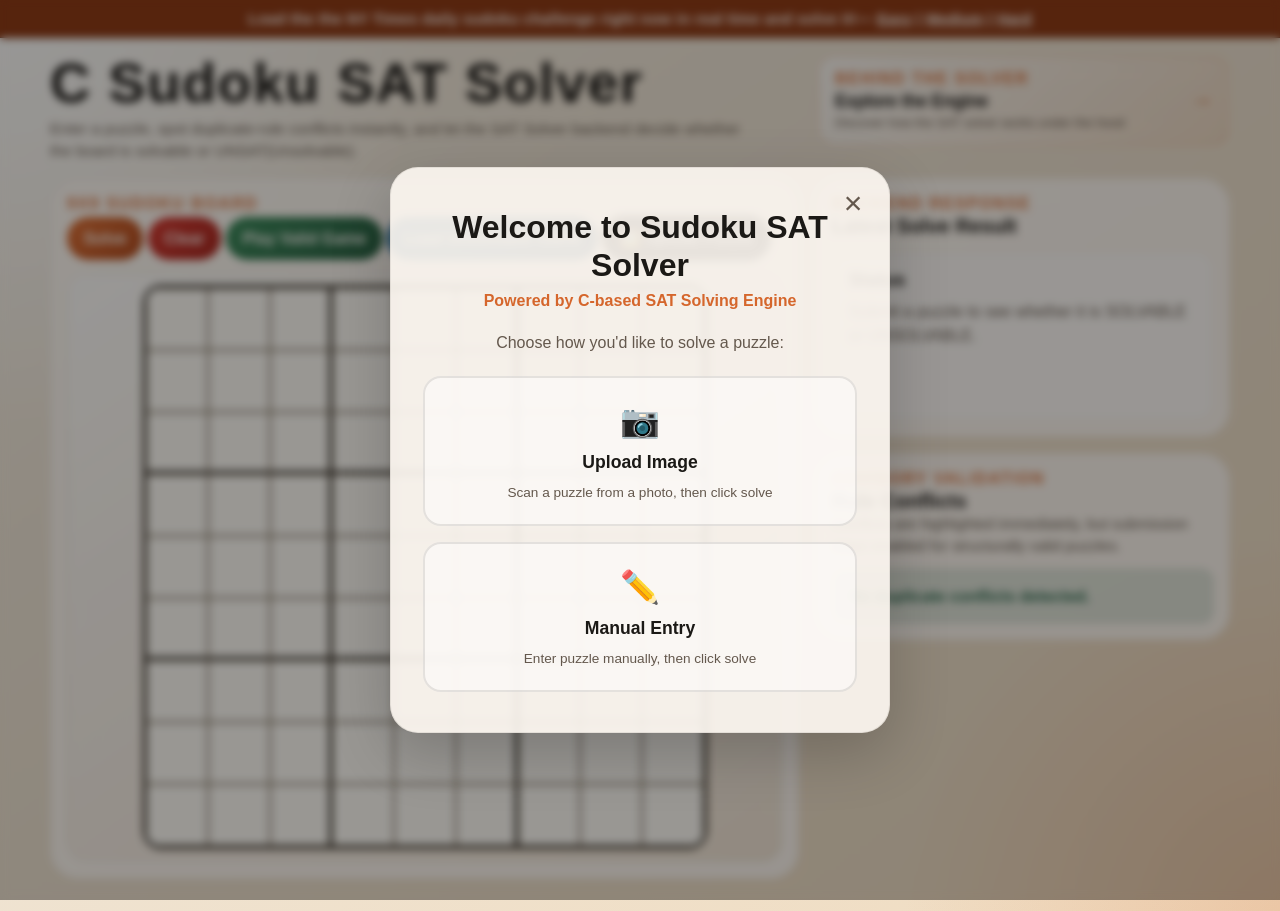
==== sudoku_frontend/index.html @ e5ebc8e5 "Sudoku New Frontend + Routes" ====
﻿<!DOCTYPE html>
<html lang="en">
<head>
    <meta charset="UTF-8">
    <meta name="viewport" content="width=device-width, initial-scale=1.0">
    <title>Sudoku SAT Solver</title>
    <link rel="stylesheet" href="styles.css">
    <script>
        // Clear any animation states when page loads or returns from history
        window.addEventListener('pageshow', (event) => {
            document.body.classList.remove('page-flip-out');
            if (event.persisted) {
                // Page was restored from browser back button
                document.body.classList.add('page-flip-in');
                document.body.addEventListener('animationend', () => {
                    document.body.classList.remove('page-flip-in');
                }, { once: true });
            }
        });
        // Also clear on initial load
        document.body.classList.remove('page-flip-out');
    </script>
</head>
<body>
    <div class="nyt-challenge-banner">
        <span class="banner-text">Load the the NY Times daily sudoku challenge right now in real time and solve it!— <button id="ny-easy" class="difficulty-link">Easy</button> | <button id="ny-medium" class="difficulty-link">Medium</button> | <button id="ny-hard" class="difficulty-link">Hard</button></span>
    </div>

    <div class="page-shell">
        <header class="hero">
            <div class="hero-copy">
                <h1>C Sudoku SAT Solver</h1>
                <p class="hero-text">
                    Enter a puzzle, spot duplicate-rule conflicts instantly, and let the SAT Solver backend decide whether the board is solvable or UNSAT(Unsolvable).
                </p>
            </div>
            <div class="hero-note">
                <div class="hero-note-content">
                    <p class="hero-note-label">Behind The Solver</p>
                    <h3 class="hero-note-title">Explore the Engine</h3>
                    <p class="hero-note-desc">Discover how the SAT solver works under the hood</p>
                </div>
                <div class="hero-note-icon">→</div>
            </div>
        </header>

        <main class="workspace">
            <section class="board-panel" aria-labelledby="board-title">
                <div class="panel-head">
                    <div>
                        <p class="panel-kicker">9x9 Sudoku Board</p>
                        <button id="solve-button" class="action-button primary" type="button">Solve</button>
                        <button id="clear-button" class="action-button danger" type="button">Clear</button>
                        <button id="sample-button" class="action-button positive" type="button">Play Valid Game</button>
                        <button id="sample-button-unsat" class="action-button info" type="button">Load Unsolvable Game</button>
                        <button id="upload-puzzle-button" class="action-button upload-dark" type="button">🖼️ Upload Puzzle</button>
                    </div>
                </div>

                <div class="board-frame">
                    <div id="sudoku-board" class="sudoku-board" role="grid" aria-label="Sudoku board"></div>
                </div>

            </section>

            <aside class="info-stack">
                <section class="panel result-panel" aria-labelledby="result-title">
                    <div class="panel-head compact">
                        <div>
                            <p class="panel-kicker">Backend Response</p>
                            <h2 id="result-title">Latest Solve Result</h2>
                        </div>
                    </div>
                    <div id="result-box" class="result-box is-idle" role="status" aria-live="polite">
                        <p class="result-state">Enter a puzzle to solve or validate </p>
                        <p class="result-message">Submit a puzzle to see if it SOLVABLE or UNSOLVABLE, UNSAT, or error details here.</p>
                        <div class="result-meta" id="result-meta"></div>
                    </div>
                </section>

                <section class="panel advisory-panel" aria-labelledby="advisory-title">
                    <div class="panel-head compact">
                        <div>
                            <p class="panel-kicker">Advisory Validation</p>
                            <h2 id="advisory-title">Rule Conflicts</h2>
                            <p class="panel-copy">Conflicts are highlighted immediately, but submission stays enabled for structurally valid puzzles.</p>
                        </div>
                    </div>
                    <div id="advisory-banner" class="status-banner status-ok" role="status" aria-live="polite">
                        No duplicate conflicts detected.
                    </div>
                    <ul id="advisory-list" class="message-list"></ul>
                </section>
            </aside>
        </main>

        <div id="welcome-modal" class="welcome-modal">
            <div class="modal-backdrop"></div>
            <div class="modal-content">
                <div class="modal-header">
                    <button id="modal-close-btn" class="modal-close-btn" type="button">&times;</button>
                    <h2>Welcome to Sudoku SAT Solver</h2>
                    <p class="modal-subtitle">Powered by C-based SAT Solving Engine</p>
                </div>
                <p class="modal-description">Choose how you'd like to solve a puzzle:</p>
                <div class="modal-buttons">
                    <button id="modal-upload-btn" class="modal-button upload-btn" type="button">
                        <span class="button-icon">📷</span>
                        <span class="button-text">Upload Image</span>
                        <span class="button-subtext">Scan a puzzle from a photo, then click solve</span>
                    </button>
                    <button id="modal-manual-btn" class="modal-button manual-btn" type="button">
                        <span class="button-icon">✏️</span>
                        <span class="button-text">Manual Entry</span>
                        <span class="button-subtext">Enter puzzle manually, then click solve</span>
                    </button>
                </div>
            </div>
        </div>
    </div>

    <script src="sudoku.js"></script>
</body>
</html>
---- sudoku_frontend/styles.css ----
﻿:root {
    --bg: #f6efe4;
    --bg-accent: #f0dcc0;
    --surface: rgba(255, 250, 243, 0.9);
    --surface-strong: #fffdf9;
    --ink: #1b1916;
    --muted: #64584d;
    --board-line: #7a6d5b;
    --board-heavy: #1f1a13;
    --brand: #d5662c;
    --brand-deep: #8f3c17;
    --good: #2f6a4f;
    --good-soft: rgba(47, 106, 79, 0.14);
    --warn: #9f4a2d;
    --warn-soft: rgba(183, 77, 39, 0.16);
    --danger: #8f231f;
    --shadow: 0 20px 50px rgba(67, 48, 22, 0.14);
    --radius-xl: 28px;
    --radius-lg: 18px;
    --radius-md: 12px;
}

* {
    box-sizing: border-box;
}

.nyt-challenge-banner {
    background: #8f3c17;
    padding: 0.6rem 0;
    text-align: center;
    border-bottom: 1px solid #6b2a0f;
}

.banner-text {
    color: #fffaf5;
    font-weight: 600;
    font-size: 0.95rem;
    letter-spacing: 0.3px;
}

.difficulty-link {
    background: none;
    border: none;
    color: inherit;
    font: inherit;
    padding: 0;
    cursor: pointer;
    text-decoration: underline;
    display: inline;
}

html,
body {
    margin: 0;
    min-height: 100%;
}

body {
    background:
        radial-gradient(circle at top left, rgba(255, 255, 255, 0.85), transparent 28%),
        radial-gradient(circle at bottom right, rgba(213, 102, 44, 0.18), transparent 24%),
        linear-gradient(145deg, var(--bg) 0%, #efe3d1 48%, var(--bg-accent) 100%);
    color: var(--ink);
    font-family: "Trebuchet MS", "Gill Sans", "Segoe UI Variable Display", sans-serif;
}

button,
input {
    font: inherit;
}

.page-shell {
    width: min(1180px, calc(100% - 2rem));
    margin: 0 auto;
    padding: 1.1rem 0 2rem;
}

.hero {
    display: grid;
    grid-template-columns: minmax(0, 1.3fr) minmax(300px, 0.72fr);
    gap: 1.5rem;
    align-items: flex-start;
    margin-bottom: 1rem;
}

.hero-copy {
    max-width: 700px;
}

.eyebrow,
.panel-kicker,
.hero-note-label {
    margin: 0 0 0.15rem;
    text-transform: uppercase;
    letter-spacing: 0.1em;
    font-size: 1rem;
    color: var(--brand);
    font-weight: 700;
    opacity: 0.9;
}

.hero-note-title {
    margin: 0 0 0.2rem;
    font-size: 1.1rem;
    font-weight: 700;
    color: var(--ink);
    line-height: 1.2;
    letter-spacing: -0.02em;
}

.hero-note-desc {
    margin: 0;
    font-size: 0.8rem;
    color: var(--muted);
    line-height: 1.3;
    transition: color 280ms ease;
}

.hero-note:hover .hero-note-desc {
    color: var(--ink);
}

.hero h1 {
    margin: 0;
    font-family: "Avenir Next Condensed", "Franklin Gothic Medium", "Trebuchet MS", sans-serif;
    font-size: clamp(2.2rem, 5vw, 3.5rem);
    letter-spacing: 0.02em;
    line-height: 0.98;
}

.hero-text,
.panel-copy,
.result-message,
.message-list,
.hero-note-value {
    color: var(--muted);
}

.hero-text {
    margin: 0.45rem 0 0;
    font-size: 0.97rem;
    line-height: 1.42;
}

.hero-note {
    min-width: 160px;
    padding: 0.85rem 1rem;
    background: linear-gradient(135deg, rgba(255, 255, 255, 0.65) 0%, rgba(213, 102, 44, 0.08) 100%);
    border: 1.5px solid rgba(213, 102, 44, 0.25);
    border-radius: var(--radius-lg);
    backdrop-filter: blur(12px);
    display: flex;
    justify-content: space-between;
    align-items: center;
    gap: 0.8rem;
    cursor: pointer;
    transition: all 280ms cubic-bezier(0.34, 1.56, 0.64, 1);
    position: relative;
    overflow: hidden;
}

.hero-note::before {
    content: '';
    position: absolute;
    top: 0;
    left: -100%;
    width: 100%;
    height: 100%;
    background: linear-gradient(90deg, transparent, rgba(255, 255, 255, 0.3), transparent);
    transition: left 500ms ease;
}

.hero-note:hover {
    border-color: rgba(213, 102, 44, 0.45);
    background: linear-gradient(135deg, rgba(255, 255, 255, 0.8) 0%, rgba(213, 102, 44, 0.14) 100%);
    transform: translateY(-4px);
}

.hero-note:hover::before {
    left: 100%;
}

.hero-note-content {
    flex: 1;
}

.hero-note-icon {
    font-size: 1.4rem;
    color: var(--brand);
    font-weight: 700;
    transition: transform 280ms cubic-bezier(0.34, 1.56, 0.64, 1);
    flex-shrink: 0;
}

.hero-note:hover .hero-note-icon {
    transform: translateX(6px);
}

.hero-note-value {
    display: block;
    font-family: "Cascadia Code", "Consolas", monospace;
    font-size: 0.95rem;
    color: var(--ink);
}

.workspace {
    display: grid;
    grid-template-columns: minmax(0, 1.3fr) minmax(300px, 0.72fr);
    gap: 1rem;
    align-items: start;
}

.board-panel,
.panel {
    background: var(--surface);
    border: 1px solid rgba(31, 26, 19, 0.08);
    border-radius: var(--radius-xl);
    backdrop-filter: blur(12px);
}

.board-panel {
    padding: 1rem;
}

.panel {
    padding: 1rem;
}

.panel-head {
    display: flex;
    justify-content: space-between;
    gap: 1rem;
    align-items: flex-start;
    margin-bottom: 0.75rem;
}

.panel-head.compact {
    margin-bottom: 0.85rem;
}

.panel-head h2 {
    margin: 0;
    font-size: 1.25rem;
}

.panel-copy {
    margin: 0;
    line-height: 1.4;
    font-size: 0.95rem;
}

.board-frame {
    display: flex;
    justify-content: center;
    align-items: center;
    background: linear-gradient(145deg, rgba(255, 255, 255, 0.6), rgba(238, 223, 204, 0.72));
    border: 1px solid rgba(31, 26, 19, 0.08);
    border-radius: calc(var(--radius-xl) - 6px);
    padding: clamp(0.4rem, 1vw, 0.7rem);
}

.sudoku-board {
    display: grid;
    grid-template-columns: repeat(9, minmax(0, 1fr));
    width: min(100%, 35.25rem);
    border: 3px solid var(--board-heavy);
    border-radius: 18px;
    overflow: hidden;
    background: var(--surface-strong);
}

.sudoku-cell {
    width: 100%;
    aspect-ratio: 1 / 1;
    border: 1px solid var(--board-line);
    background: rgba(255, 252, 247, 0.92);
    color: var(--ink);
    text-align: center;
    font-family: "Avenir Next Condensed", "Franklin Gothic Medium", "Trebuchet MS", sans-serif;
    font-size: clamp(1.2rem, 3.6vw, 2rem);
    font-weight: 700;
    caret-color: transparent;
    transition: background-color 160ms ease, color 160ms ease, box-shadow 160ms ease;
}

.sudoku-cell:focus {
    outline: none;
    background: #fff6db;
    box-shadow: inset 0 0 0 2px rgba(213, 102, 44, 0.45);
    position: relative;
    z-index: 2;
}

.sudoku-cell[data-col="2"],
.sudoku-cell[data-col="5"] {
    border-right: 3px solid var(--board-heavy);
}

.sudoku-cell[data-row="2"],
.sudoku-cell[data-row="5"] {
    border-bottom: 3px solid var(--board-heavy);
}

.sudoku-cell.is-given {
    background: rgba(211, 120, 72, 0.14);
    color: #5e2410;
}

.sudoku-cell.is-solved {
    background: rgba(47, 106, 79, 0.1);
    color: #214635;
}

.sudoku-cell.is-conflict {
    background: rgba(143, 35, 31, 0.14);
    color: var(--danger);
    box-shadow: inset 0 0 0 2px rgba(143, 35, 31, 0.24);
}

.sudoku-cell.is-loading {
    background: rgba(27, 25, 22, 0.08);
}

.action-bar {
    display: flex;
    flex-wrap: wrap;
    gap: 0.8rem;
}

.action-panel {
    padding: 0.9rem;
}

.action-button {
    border: 0;
    border-radius: 999px;
    padding: 0.78rem 1.05rem;
    font-weight: 700;
    cursor: pointer;
    transition: transform 140ms ease, box-shadow 140ms ease, background-color 140ms ease;
}

.action-button:hover {
    transform: translateY(-1px);
}

.action-button:focus-visible {
    outline: 3px solid rgba(213, 102, 44, 0.3);
    outline-offset: 3px;
}

.action-button.primary {
    background: linear-gradient(135deg, #df7338, #b14b1f);
    color: #fffaf5;
}

.action-button.secondary {
    background: rgba(255, 255, 255, 0.62);
    color: var(--ink);
    border: 1px solid rgba(31, 26, 19, 0.1);
}

.action-button.danger {
    background: linear-gradient(135deg, #d63c32, #a72820);
    color: #fffaf5;
}

.action-button.positive {
    background: linear-gradient(135deg, #3d8b5c, #2a5f42);
    color: #fffaf5;
}

.action-button.info {
    background: linear-gradient(135deg, #3b7da8, #2a5a7f);
    color: #fffaf5;
}

.action-button[disabled] {
    opacity: 0.72;
    cursor: progress;
    transform: none;
}

.action-button.upload-dark {
    background: linear-gradient(135deg, #1a1a1a, #2d2d2d);
    color: #fff;
    font-size: 1rem;
    border: 1px solid rgba(255, 255, 255, 0.1);
}

.action-button.upload-dark:hover {
    background: linear-gradient(135deg, #2d2d2d, #3a3a3a);
    transform: translateY(-2px);
}

.action-button.upload-dark:active {
    transform: translateY(0);
}

.info-stack {
    display: grid;
    gap: 1rem;
}

.status-banner {
    border-radius: var(--radius-md);
    padding: 0.9rem 1rem;
    font-weight: 600;
    line-height: 1.45;
    border: 1px solid transparent;
}

.status-banner.status-ok {
    background: var(--good-soft);
    color: var(--good);
    border-color: rgba(47, 106, 79, 0.18);
}

.status-banner.status-warning {
    background: var(--warn-soft);
    color: var(--warn);
    border-color: rgba(159, 74, 45, 0.2);
}

.message-list {
    margin: 0.9rem 0 0;
    padding-left: 1.15rem;
    min-height: 1rem;
    line-height: 1.6;
}

.message-list:empty {
    display: none;
}

.result-box {
    border-radius: calc(var(--radius-lg) - 2px);
    padding: 1rem;
    border: 1px solid rgba(31, 26, 19, 0.08);
    min-height: 168px;
    display: flex;
    flex-direction: column;
    gap: 0.55rem;
    background: rgba(255, 255, 255, 0.48);
}

.result-box.is-loading {
    background: linear-gradient(135deg, rgba(255, 243, 224, 0.95), rgba(255, 255, 255, 0.8));
}

.result-box.is-sat {
    background: linear-gradient(145deg, rgba(236, 252, 240, 0.98), rgba(246, 255, 248, 0.88));
    border-color: rgba(47, 106, 79, 0.18);
}

.result-box.is-unsat {
    background: linear-gradient(145deg, #111111, #1f1f1f);
    color: #f3eee7;
    border-color: rgba(255, 255, 255, 0.08);
}

.result-box.is-error {
    background: linear-gradient(145deg, rgba(255, 235, 231, 0.98), rgba(255, 246, 244, 0.88));
    border-color: rgba(143, 35, 31, 0.2);
}

.result-state {
    margin: 0;
    font-size: 1.15rem;
    font-weight: 800;
}

.result-message {
    margin: 0;
    line-height: 1.55;
}

.result-box.is-unsat .result-message,
.result-box.is-unsat .result-meta,
.result-box.is-unsat .result-state {
    color: #f3eee7;
}

.result-meta {
    display: flex;
    flex-wrap: wrap;
    gap: 0.55rem;
    margin-top: auto;
}

.meta-pill {
    display: inline-flex;
    align-items: center;
    min-height: 2rem;
    padding: 0.35rem 0.7rem;
    border-radius: 999px;
    background: rgba(27, 25, 22, 0.08);
    color: inherit;
    font-size: 0.9rem;
}

.result-box.is-unsat .meta-pill {
    background: rgba(255, 255, 255, 0.08);
}

@media (max-width: 980px) {
    .workspace {
        grid-template-columns: 1fr;
    }

    .hero {
        grid-template-columns: 1fr;
    }

    .hero-note {
        min-width: 0;
    }

    .sudoku-board {
        width: min(100%, 39rem);
    }
}

@media (max-width: 640px) {
    .page-shell {
        width: min(100% - 1rem, 1180px);
        padding-top: 1rem;
    }

    .board-panel,
    .panel {
        padding: 0.95rem;
        border-radius: 22px;
    }

    .panel-head {
        flex-direction: column;
    }

    .panel-head h2 {
        font-size: 1.2rem;
    }

    .hero-text,
    .panel-copy {
        font-size: 0.98rem;
    }

    .action-bar {
        flex-direction: column;
    }

    .action-button {
        width: 100%;
    }
}

.welcome-modal {
    position: fixed;
    top: 0;
    left: 0;
    right: 0;
    bottom: 0;
    display: flex;
    justify-content: center;
    align-items: center;
    z-index: 1000;
}

.modal-backdrop {
    position: absolute;
    top: 0;
    left: 0;
    right: 0;
    bottom: 0;
    background: rgba(0, 0, 0, 0.4);
    backdrop-filter: blur(4px);
}

.modal-content {
    position: relative;
    z-index: 1001;
    background: var(--surface);
    border: 1px solid rgba(31, 26, 19, 0.08);
    border-radius: var(--radius-xl);
    padding: 2.5rem 2rem;
    max-width: 500px;
    width: 90%;
    box-shadow: 0 20px 60px rgba(0, 0, 0, 0.2);
    animation: modalSlideIn 400ms cubic-bezier(0.34, 1.56, 0.64, 1);
}

@keyframes modalSlideIn {
    from {
        opacity: 0;
        transform: scale(0.92) translateY(-20px);
    }
    to {
        opacity: 1;
        transform: scale(1) translateY(0);
    }
}

.modal-header {
    text-align: center;
    margin-bottom: 1.5rem;
}

.modal-header h2 {
    margin: 0 0 0.5rem;
    font-size: 2rem;
    font-weight: 700;
    color: var(--ink);
    line-height: 1.2;
}

.modal-subtitle {
    margin: 0;
    font-size: 1rem;
    color: var(--brand);
    font-weight: 600;
}

.modal-description {
    margin: 0 0 1.5rem;
    text-align: center;
    font-size: 1rem;
    color: var(--muted);
}

.modal-buttons {
    display: flex;
    flex-direction: column;
    gap: 1rem;
}

.modal-button {
    display: flex;
    flex-direction: column;
    align-items: center;
    gap: 0.75rem;
    padding: 1.5rem;
    border: 2px solid rgba(31, 26, 19, 0.1);
    border-radius: var(--radius-lg);
    background: rgba(255, 255, 255, 0.5);
    cursor: pointer;
    transition: all 200ms ease;
    font-family: inherit;
}

.modal-button:hover {
    background: rgba(255, 255, 255, 0.8);
    border-color: rgba(213, 102, 44, 0.3);
    transform: translateY(-2px);
}

.modal-button:active {
    transform: translateY(0);
}

.button-icon {
    font-size: 2rem;
}

.button-text {
    font-size: 1.1rem;
    font-weight: 700;
    color: var(--ink);
}

.button-subtext {
    font-size: 0.85rem;
    color: var(--muted);
}

.modal-button.upload-btn:hover {
    background: linear-gradient(135deg, rgba(213, 102, 44, 0.1) 0%, rgba(213, 102, 44, 0.05) 100%);
    border-color: rgba(213, 102, 44, 0.3);
}

.modal-button.manual-btn:hover {
    background: linear-gradient(135deg, rgba(47, 106, 79, 0.1) 0%, rgba(47, 106, 79, 0.05) 100%);
    border-color: rgba(47, 106, 79, 0.3);
}

.modal-close-btn {
    position: absolute;
    top: 1rem;
    right: 1rem;
    background: none;
    border: none;
    font-size: 2rem;
    color: var(--muted);
    cursor: pointer;
    padding: 0;
    width: 2.5rem;
    height: 2.5rem;
    display: flex;
    align-items: center;
    justify-content: center;
    transition: all 200ms ease;
}

.modal-close-btn:hover {
    color: var(--ink);
    transform: rotate(90deg);
}

.welcome-modal.hidden {
    display: none;
}

/* Page Flip Animation */
@keyframes pageFlipOut {
    0% {
        opacity: 1;
        transform: rotateY(0deg);
    }
    100% {
        opacity: 0;
        transform: rotateY(90deg);
    }
}

@keyframes pageFlipIn {
    0% {
        opacity: 0;
        transform: rotateY(-90deg);
    }
    100% {
        opacity: 1;
        transform: rotateY(0deg);
    }
}

body.page-flip-out {
    animation: pageFlipOut 600ms cubic-bezier(0.68, -0.55, 0.265, 1.55) forwards;
}

body.page-flip-in {
    animation: pageFlipIn 600ms cubic-bezier(0.68, -0.55, 0.265, 1.55) forwards;
}
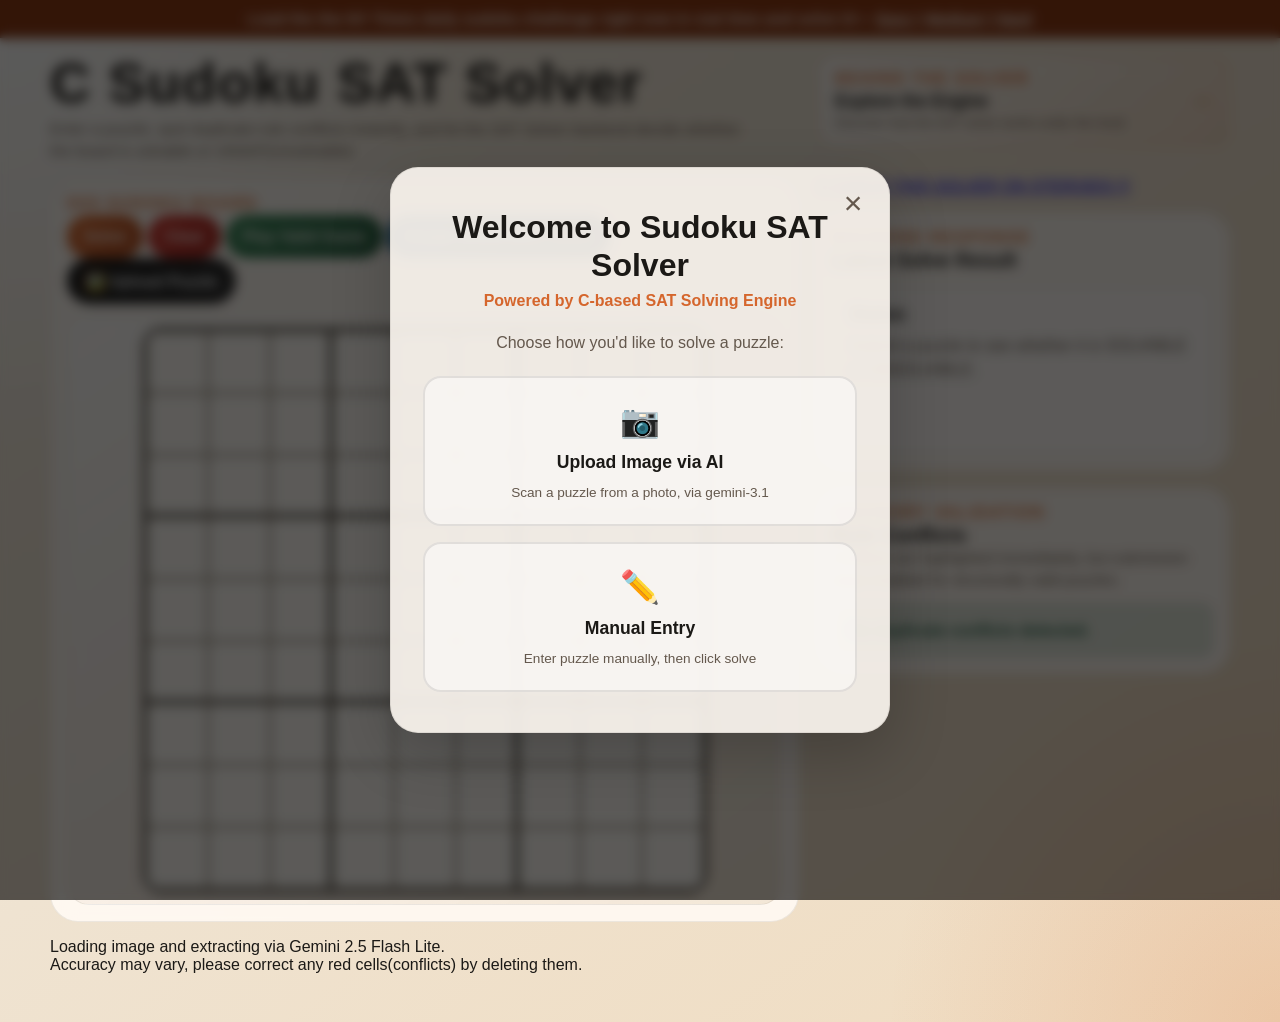
==== commit 3a560563: "Frontend Files Fix" ====
--- a/sudoku_frontend/index.html
+++ b/sudoku_frontend/index.html
@@ -1,5 +1,6 @@
 ﻿<!DOCTYPE html>
 <html lang="en">
+
 <head>
     <meta charset="UTF-8">
     <meta name="viewport" content="width=device-width, initial-scale=1.0">
@@ -21,9 +22,13 @@
         document.body.classList.remove('page-flip-out');
     </script>
 </head>
+
 <body>
     <div class="nyt-challenge-banner">
-        <span class="banner-text">Load the the NY Times daily sudoku challenge right now in real time and solve it!— <button id="ny-easy" class="difficulty-link">Easy</button> | <button id="ny-medium" class="difficulty-link">Medium</button> | <button id="ny-hard" class="difficulty-link">Hard</button></span>
+        <span class="banner-text">Load the the NY Times daily sudoku challenge right now in real time and solve it!—
+            <button id="ny-easy" class="difficulty-link">Easy</button> | <button id="ny-medium"
+                class="difficulty-link">Medium</button> | <button id="ny-hard"
+                class="difficulty-link">Hard</button></span>
     </div>
 
     <div class="page-shell">
@@ -31,7 +36,8 @@
             <div class="hero-copy">
                 <h1>C Sudoku SAT Solver</h1>
                 <p class="hero-text">
-                    Enter a puzzle, spot duplicate-rule conflicts instantly, and let the SAT Solver backend decide whether the board is solvable or UNSAT(Unsolvable).
+                    Enter a puzzle, spot duplicate-rule conflicts instantly, and let the SAT Solver backend decide
+                    whether the board is solvable or UNSAT(Unsolvable).
                 </p>
             </div>
             <div class="hero-note">
@@ -52,8 +58,10 @@
                         <button id="solve-button" class="action-button primary" type="button">Solve</button>
                         <button id="clear-button" class="action-button danger" type="button">Clear</button>
                         <button id="sample-button" class="action-button positive" type="button">Play Valid Game</button>
-                        <button id="sample-button-unsat" class="action-button info" type="button">Load Unsolvable Game</button>
-                        <button id="upload-puzzle-button" class="action-button upload-dark" type="button">🖼️ Upload Puzzle</button>
+                        <button id="sample-button-unsat" class="action-button info" type="button">Create Unsolvable
+                            Game</button>
+                        <button id="upload-puzzle-button" class="action-button upload-dark" type="button">🖼️ Upload
+                            Puzzle</button>
                     </div>
                 </div>
 
@@ -64,6 +72,10 @@
             </section>
 
             <aside class="info-stack">
+                <a href="async_demo.html" class="solver-steroids-btn">
+                    !!! CHECK THIS SOLVER ON STEROIDS !!!
+                </a>
+
                 <section class="panel result-panel" aria-labelledby="result-title">
                     <div class="panel-head compact">
                         <div>
@@ -73,7 +85,8 @@
                     </div>
                     <div id="result-box" class="result-box is-idle" role="status" aria-live="polite">
                         <p class="result-state">Enter a puzzle to solve or validate </p>
-                        <p class="result-message">Submit a puzzle to see if it SOLVABLE or UNSOLVABLE, UNSAT, or error details here.</p>
+                        <p class="result-message">Submit a puzzle to see if it SOLVABLE, UNSOLVABLE or error
+                            details here.</p>
                         <div class="result-meta" id="result-meta"></div>
                     </div>
                 </section>
@@ -83,7 +96,8 @@
                         <div>
                             <p class="panel-kicker">Advisory Validation</p>
                             <h2 id="advisory-title">Rule Conflicts</h2>
-                            <p class="panel-copy">Conflicts are highlighted immediately, but submission stays enabled for structurally valid puzzles.</p>
+                            <p class="panel-copy">Conflicts are highlighted immediately, but submission stays enabled
+                                for structurally valid puzzles.</p>
                         </div>
                     </div>
                     <div id="advisory-banner" class="status-banner status-ok" role="status" aria-live="polite">
@@ -106,8 +120,8 @@
                 <div class="modal-buttons">
                     <button id="modal-upload-btn" class="modal-button upload-btn" type="button">
                         <span class="button-icon">📷</span>
-                        <span class="button-text">Upload Image</span>
-                        <span class="button-subtext">Scan a puzzle from a photo, then click solve</span>
+                        <span class="button-text">Upload Image via AI</span>
+                        <span class="button-subtext">Scan a puzzle from a photo, via gemini-3.1</span>
                     </button>
                     <button id="modal-manual-btn" class="modal-button manual-btn" type="button">
                         <span class="button-icon">✏️</span>
@@ -117,8 +131,17 @@
                 </div>
             </div>
         </div>
+
+        <div id="loading-modal" class="loading-modal">
+            <div class="modal-backdrop"></div>
+            <div class="loading-content">
+                <div class="spinner"></div>
+                <p class="loading-text">Loading image and extracting via Gemini 2.5 Flash Lite. <br>Accuracy may vary, please correct any red cells(conflicts) by deleting them.</p>
+            </div>
+        </div>
     </div>
 
     <script src="sudoku.js"></script>
 </body>
-</html>
+
+</html>
--- a/sudoku_frontend/styles.css
+++ b/sudoku_frontend/styles.css
@@ -338,6 +338,7 @@
     font-weight: 700;
     cursor: pointer;
     transition: transform 140ms ease, box-shadow 140ms ease, background-color 140ms ease;
+    flex-shrink: 0;
 }
 
 .action-button:hover {
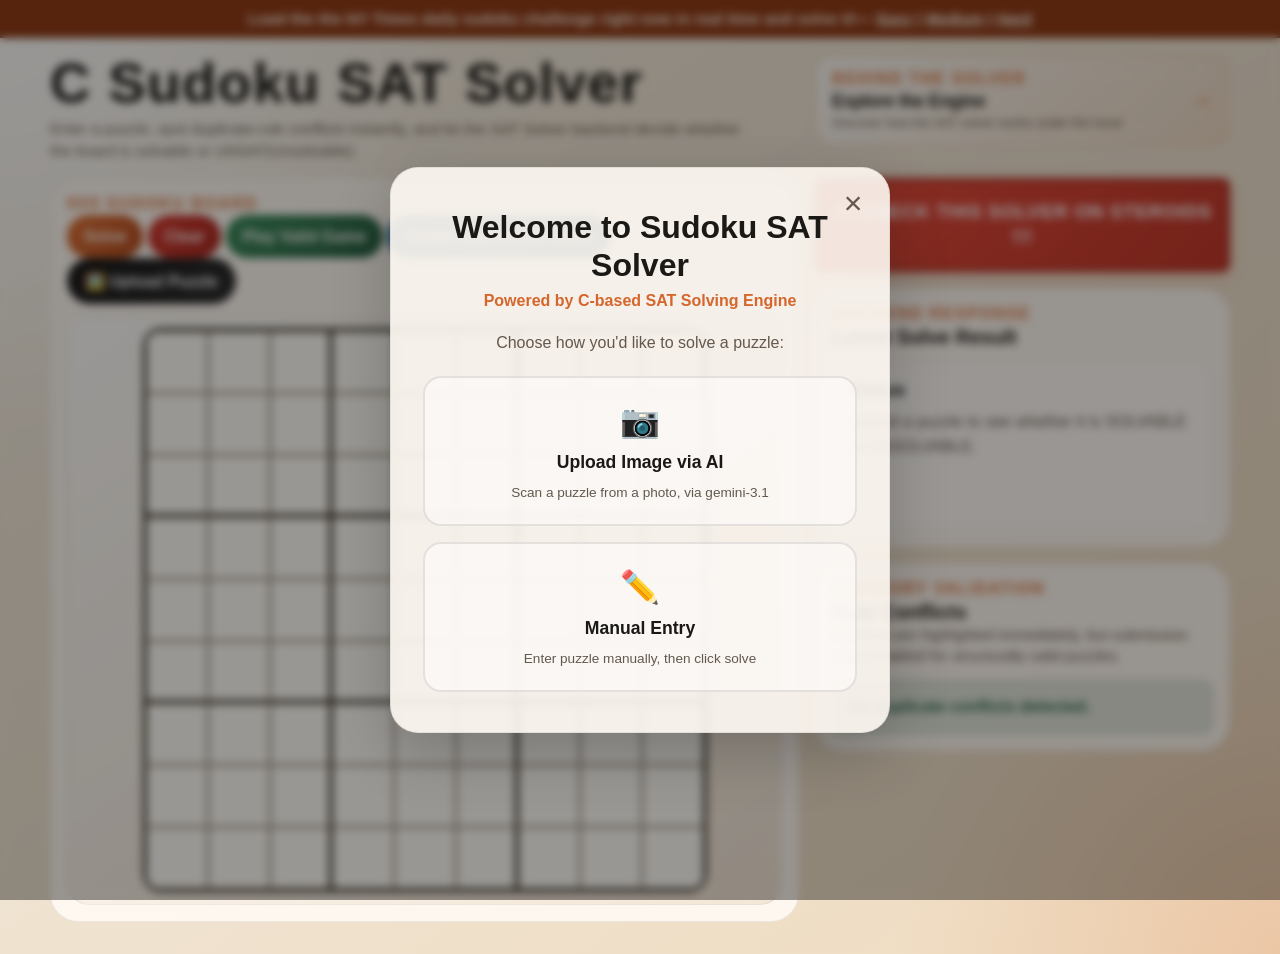
==== commit a128c87c: "google gemini api call and image upload api endpoint addition" ====
--- a/sudoku_frontend/index.html
+++ b/sudoku_frontend/index.html
@@ -136,7 +136,7 @@
             <div class="modal-backdrop"></div>
             <div class="loading-content">
                 <div class="spinner"></div>
-                <p class="loading-text">Loading image and extracting via Gemini 2.5 Flash Lite. <br>Accuracy may vary, please correct any red cells(conflicts) by deleting them.</p>
+                <p class="loading-text">Loading image and extracting via Gemini 2.5 Flash Lite. This may take upto 20seconds. <br>Accuracy may vary, please correct any red cells(conflicts) by deleting them and then clicking solve.. </p>
             </div>
         </div>
     </div>
--- a/sudoku_frontend/styles.css
+++ b/sudoku_frontend/styles.css
@@ -18,6 +18,7 @@
     --radius-xl: 28px;
     --radius-lg: 18px;
     --radius-md: 12px;
+    --layout-gap: 1rem;
 }
 
 * {
@@ -78,7 +79,7 @@
 .hero {
     display: grid;
     grid-template-columns: minmax(0, 1.3fr) minmax(300px, 0.72fr);
-    gap: 1.5rem;
+    gap: var(--layout-gap);
     align-items: flex-start;
     margin-bottom: 1rem;
 }
@@ -206,7 +207,7 @@
 .workspace {
     display: grid;
     grid-template-columns: minmax(0, 1.3fr) minmax(300px, 0.72fr);
-    gap: 1rem;
+    gap: var(--layout-gap);
     align-items: start;
 }
 
@@ -402,6 +403,38 @@
     display: grid;
     gap: 1rem;
 }
+
+.solver-steroids-btn {
+    display: flex;
+    align-items: center;
+    justify-content: center;
+    padding: 1.2rem 0.6rem;
+    background: linear-gradient(135deg, #e74c3c 0%, #c0392b 100%);
+    color: white;
+    font-weight: 900;
+    font-size: 1.2rem;
+    text-decoration: none;
+    border-radius: 8px;
+    border: 3px solid #a93226;
+    text-align: center;
+    line-height: 1.3;
+    transition: all 300ms ease;
+    box-shadow: 0 4px 15px rgba(231, 76, 60, 0.3);
+    cursor: pointer;
+    letter-spacing: 0.5px;
+    word-break: break-word;
+}
+
+.solver-steroids-btn:hover {
+    background: linear-gradient(135deg, #c0392b 0%, #a93226 100%);
+    transform: translateY(-3px) scale(1.02);
+    box-shadow: 0 8px 25px rgba(231, 76, 60, 0.5);
+}
+
+.solver-steroids-btn:active {
+    transform: translateY(-1px);
+}
+
 
 .status-banner {
     border-radius: var(--radius-md);
@@ -682,6 +715,16 @@
 .modal-button.manual-btn:hover {
     background: linear-gradient(135deg, rgba(47, 106, 79, 0.1) 0%, rgba(47, 106, 79, 0.05) 100%);
     border-color: rgba(47, 106, 79, 0.3);
+}
+
+.modal-button.sync-btn:hover {
+    background: linear-gradient(135deg, rgba(52, 152, 219, 0.1) 0%, rgba(52, 152, 219, 0.05) 100%);
+    border-color: rgba(52, 152, 219, 0.3);
+}
+
+.modal-button.async-btn:hover {
+    background: linear-gradient(135deg, rgba(231, 76, 60, 0.1) 0%, rgba(231, 76, 60, 0.05) 100%);
+    border-color: rgba(231, 76, 60, 0.3);
 }
 
 .modal-close-btn {
@@ -711,6 +754,78 @@
     display: none;
 }
 
+/* Loading Modal Styles */
+.loading-modal {
+    position: fixed;
+    top: 0;
+    left: 0;
+    width: 100%;
+    height: 100%;
+    display: flex;
+    align-items: center;
+    justify-content: center;
+    z-index: 10000;
+    opacity: 0;
+    pointer-events: none;
+    transition: opacity 200ms ease;
+}
+
+.loading-modal.active {
+    opacity: 1;
+    pointer-events: auto;
+}
+
+.loading-modal .modal-backdrop {
+    position: absolute;
+    top: 0;
+    left: 0;
+    width: 100%;
+    height: 100%;
+    background: rgba(0, 0, 0, 0.55);
+    backdrop-filter: blur(4px);
+}
+
+.loading-content {
+    position: relative;
+    z-index: 10001;
+    background: var(--surface-strong);
+    border-radius: var(--radius-xl);
+    padding: 3rem 2.5rem;
+    text-align: center;
+    box-shadow: 0 20px 60px rgba(0, 0, 0, 0.3);
+    display: flex;
+    flex-direction: column;
+    align-items: center;
+    gap: 1.5rem;
+    min-width: 300px;
+}
+
+.spinner {
+    width: 60px;
+    height: 60px;
+    border: 4px solid rgba(213, 102, 44, 0.2);
+    border-top: 4px solid var(--brand);
+    border-radius: 50%;
+    animation: spin 1s linear infinite;
+}
+
+@keyframes spin {
+    0% {
+        transform: rotate(0deg);
+    }
+    100% {
+        transform: rotate(360deg);
+    }
+}
+
+.loading-text {
+    margin: 0;
+    font-size: 1.1rem;
+    font-weight: 600;
+    color: var(--ink);
+    letter-spacing: 0.3px;
+}
+
 /* Page Flip Animation */
 @keyframes pageFlipOut {
     0% {
